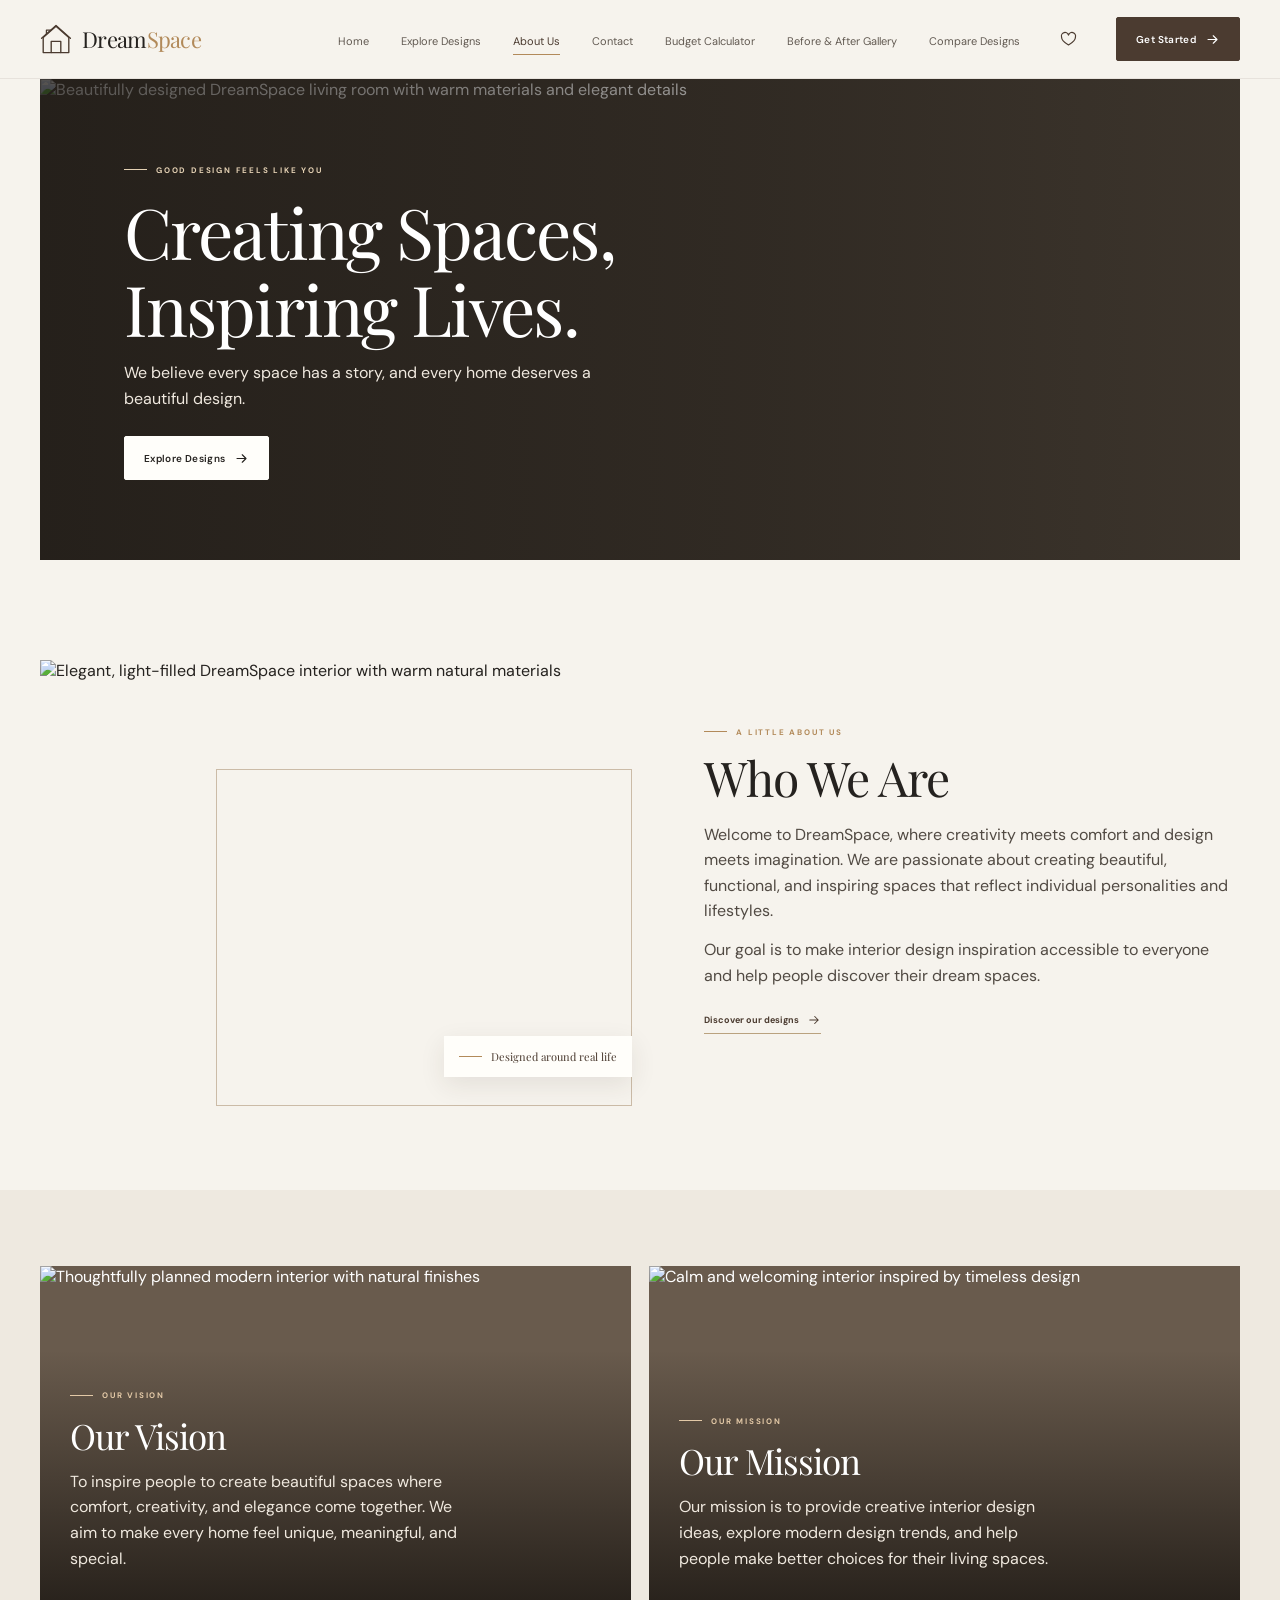
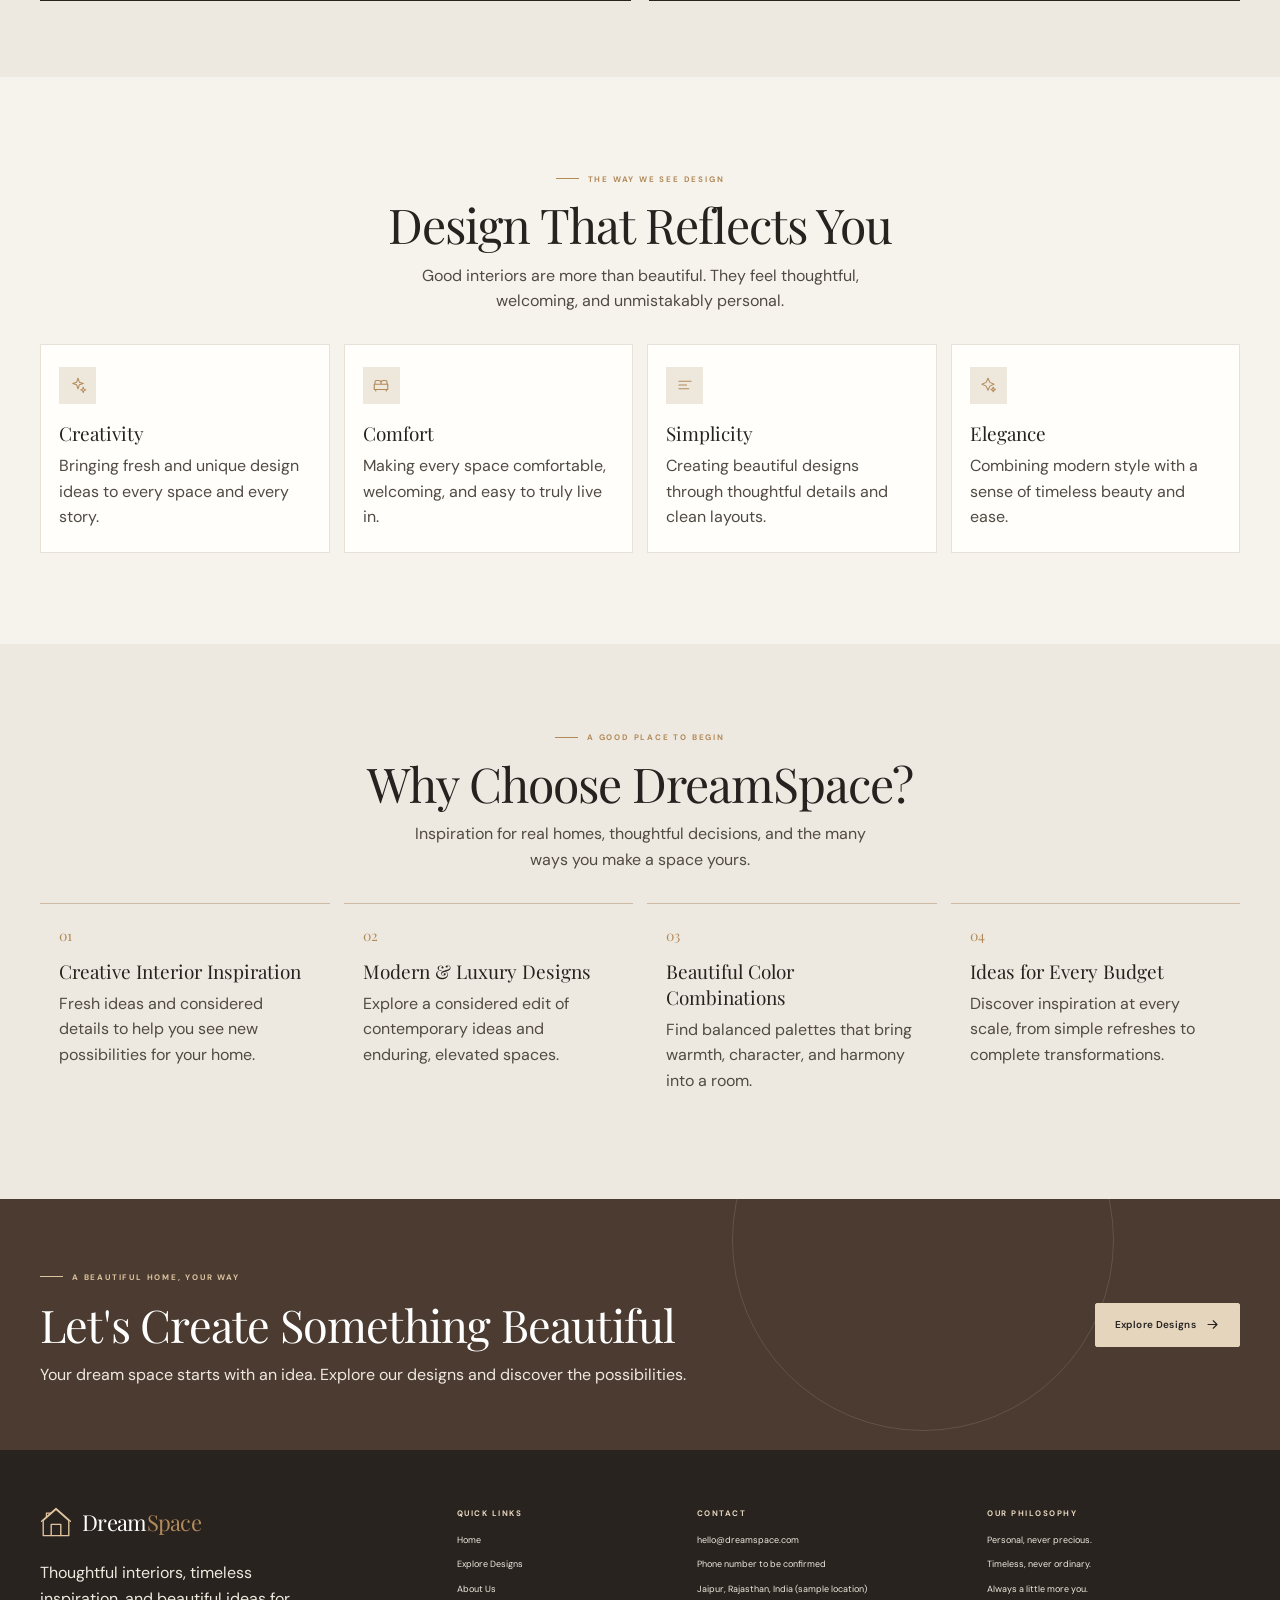
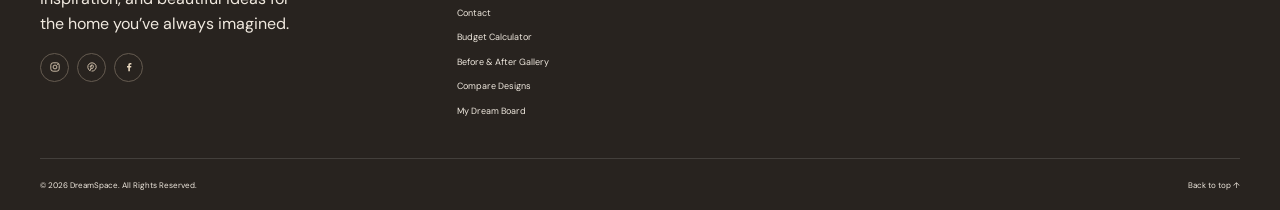
==== about.html @ 4912970d "Add files via upload" ====
<!doctype html>
<html lang="en">
<head>
  <meta charset="utf-8">
  <meta name="viewport" content="width=device-width, initial-scale=1">
  <meta name="theme-color" content="#f6f3ed">
  <meta name="description" content="Meet DreamSpace: a thoughtful interior design brand making beautiful, functional inspiration accessible for every home.">
  <title>About Us | DreamSpace</title>
  <link rel="preconnect" href="https://fonts.googleapis.com">
  <link rel="preconnect" href="https://fonts.gstatic.com" crossorigin>
  <link rel="preconnect" href="https://images.unsplash.com">
  <link href="https://fonts.googleapis.com/css2?family=DM+Sans:wght@400;500;600;700&family=Playfair+Display:wght@400;500;600&display=swap" rel="stylesheet">
  <style>
    :root {
      color-scheme: light;
      --ink: #25221f;
      --brown: #4b3b30;
      --muted: #817a72;
      --cream: #f6f3ed;
      --sand: #eae3d8;
      --white: #fffefa;
      --gold: #b28a5a;
      --serif: "Playfair Display", Georgia, serif;
      --sans: "DM Sans", "Segoe UI", Arial, sans-serif;
    }

    * { box-sizing: border-box; }
    html { scroll-behavior: smooth; scroll-padding-top: 90px; }
    body { margin: 0; background: var(--cream); color: var(--ink); font-family: var(--sans); -webkit-font-smoothing: antialiased; }
    a { color: inherit; text-decoration: none; }
    button { font: inherit; }
    img { display: block; max-width: 100%; }
    .container { width: min(1200px, calc(100% - 64px)); margin-inline: auto; }
    .site-header { position: sticky; top: 0; z-index: 20; border-bottom: 1px solid rgba(75,59,48,.09); background: rgba(246,243,237,.96); backdrop-filter: blur(14px); }
    .navbar { min-height: 78px; display: flex; align-items: center; gap: 30px; }
    .brand { display: inline-flex; align-items: center; gap: 10px; flex-shrink: 0; }
    .brand-icon { width: 32px; height: 36px; color: var(--brown); }
    .brand-icon svg { width: 100%; height: 100%; }
    .brand-name { font-family: var(--serif); font-size: 22px; letter-spacing: -.7px; }
    .brand-name span { color: var(--gold); }
    .board-link { width: 36px; height: 36px; display: grid; place-items: center; flex-shrink: 0; color: var(--brown); }
    .board-link svg { width: 19px; height: 19px; }
    .nav-links { display: flex; align-items: center; gap: 32px; margin-left: auto; }
    .nav-links a { position: relative; padding: 30px 0 27px; color: #625a52; font-size: 11px; transition: color .2s ease; }
    .nav-links a:hover, .nav-links a.active { color: var(--brown); }
    .nav-links a.active::after { position: absolute; right: 0; bottom: 20px; left: 0; height: 1px; background: var(--gold); content: ""; }
    .button { display: inline-flex; min-height: 44px; align-items: center; justify-content: center; gap: 9px; padding: 0 19px; border: 1px solid var(--brown); border-radius: 2px; background: var(--brown); color: white; font-size: 10px; font-weight: 600; letter-spacing: .35px; cursor: pointer; transition: transform .2s ease, background .2s ease; }
    .button:hover { transform: translateY(-2px); background: #624e3f; }
    .button svg { width: 15px; height: 15px; }
    .menu-toggle { display: none; width: 40px; height: 40px; border: 1px solid var(--sand); background: transparent; color: var(--brown); cursor: pointer; }

    .hero { position: relative; min-height: 440px; display: flex; align-items: center; overflow: hidden; background: #40382f; color: white; }
    .hero::after { position: absolute; inset: 0; background: linear-gradient(90deg, rgba(28,24,20,.75), rgba(28,24,20,.43) 60%, rgba(28,24,20,.12)); content: ""; }
    .hero img { position: absolute; inset: 0; width: 100%; height: 100%; object-fit: cover; object-position: center 54%; }
    .hero-copy { position: relative; z-index: 1; width: min(700px, 85%); padding: 75px 0 80px 7%; animation: rise-in .7s ease both; }
    .eyebrow, .section-label { display: inline-flex; align-items: center; gap: 9px; color: var(--gold); font-size: 8px; font-weight: 700; letter-spacing: 1.8px; text-transform: uppercase; }
    .eyebrow { color: #e4d1b4; }
    .eyebrow::before, .section-label::before { width: 23px; height: 1px; background: currentColor; content: ""; }
    .hero h1 { margin: 18px 0 13px; font-family: var(--serif); font-size: clamp(44px, 6vw, 70px); font-weight: 400; letter-spacing: -1.9px; line-height: 1.1; }
    .hero p { max-width: 500px; margin: 0; color: rgba(255,255,255,.82); font-size: 11px; line-height: 1.9; }
    .hero .button { margin-top: 25px; border-color: var(--white); background: var(--white); color: var(--ink); }
    .hero .button:hover { background: #e9dac4; }

    .who-section { display: grid; grid-template-columns: 1.05fr .95fr; align-items: center; gap: 72px; padding-block: 100px; }
    .who-image { position: relative; min-height: 430px; }
    .who-image img { width: 88%; height: 430px; object-fit: cover; }
    .who-image::after { position: absolute; right: 0; bottom: -16px; z-index: -1; width: 70%; height: 78%; border: 1px solid #cbbba7; content: ""; }
    .image-caption { position: absolute; right: 0; bottom: 13px; display: flex; align-items: center; gap: 9px; padding: 13px 15px; background: var(--white); box-shadow: 0 8px 26px #352a1f18; }
    .caption-rule { width: 23px; height: 1px; background: var(--gold); }
    .image-caption span:last-child { color: var(--brown); font-family: var(--serif); font-size: 11px; }
    h2 { font-family: var(--serif); font-weight: 400; letter-spacing: -1px; }
    .who-copy h2, .section-heading h2 { margin: 12px 0 15px; font-size: clamp(36px, 4vw, 48px); line-height: 1.2; }
    .who-copy h2 em { color: var(--gold); font-weight: 400; }
    .who-copy p, .story-copy p { margin: 0 0 13px; color: var(--muted); font-size: 10px; line-height: 2; }
    .text-link { display: inline-flex; align-items: center; gap: 8px; margin-top: 12px; padding-bottom: 6px; border-bottom: 1px solid #baa27f; color: var(--brown); font-size: 9px; font-weight: 700; }
    .text-link svg { width: 14px; height: 14px; transition: transform .2s ease; }
    .text-link:hover svg { transform: translateX(4px); }

    .story-section { padding: 76px 0; background: #eee9e0; }
    .story-grid { display: grid; grid-template-columns: 1fr 1fr; gap: 18px; }
    .story-card { position: relative; min-height: 335px; display: flex; align-items: end; overflow: hidden; padding: 30px; background: #695b4d; color: white; }
    .story-card img { position: absolute; inset: 0; width: 100%; height: 100%; object-fit: cover; transition: transform .55s ease; }
    .story-card::after { position: absolute; inset: 25% 0 0; background: linear-gradient(transparent, rgba(23,19,15,.78)); content: ""; }
    .story-card:hover img { transform: scale(1.04); }
    .story-copy { position: relative; z-index: 1; max-width: 430px; }
    .story-copy .section-label { color: #e3c9a7; }
    .story-copy h2 { margin: 11px 0 10px; font-size: 35px; }
    .story-copy p { max-width: 390px; margin: 0; color: rgba(255,255,255,.82); font-size: 9px; line-height: 1.85; }

    .philosophy { padding: 86px 0 91px; }
    .section-heading { max-width: 660px; margin: 0 auto 30px; text-align: center; }
    .section-heading .section-label { justify-content: center; }
    .section-heading h2 { margin-bottom: 9px; }
    .section-heading p { max-width: 490px; margin: 0 auto; color: var(--muted); font-size: 10px; line-height: 1.8; }
    .principle-grid, .why-grid { display: grid; grid-template-columns: repeat(4, minmax(0, 1fr)); gap: 14px; }
    .principle-card { min-height: 203px; padding: 22px 18px; border: 1px solid #e8e1d7; background: var(--white); transition: transform .25s ease, box-shadow .25s ease; }
    .principle-card:hover { transform: translateY(-5px); box-shadow: 0 14px 28px #352a1f10; }
    .principle-icon { width: 37px; height: 37px; display: grid; place-items: center; background: #eee7dc; color: var(--gold); }
    .principle-icon svg { width: 18px; height: 18px; }
    .principle-card h3, .why-card h3 { margin: 16px 0 7px; font-family: var(--serif); font-size: 19px; font-weight: 400; }
    .principle-card p, .why-card p { margin: 0; color: var(--muted); font-size: 9px; line-height: 1.8; }

    .why-section { padding: 78px 0 85px; background: #eee9e0; }
    .why-card { padding: 21px 19px; border-top: 1px solid #cbbba7; }
    .why-number { color: var(--gold); font-family: var(--serif); font-size: 14px; }
    .why-card h3 { margin-top: 12px; }
    .cta-band { position: relative; overflow: hidden; padding: 62px 0; background: var(--brown); color: white; }
    .cta-band::after { position: absolute; top: -150px; right: 13%; width: 380px; height: 380px; border: 1px solid #ffffff20; border-radius: 50%; content: ""; }
    .cta-inner { position: relative; z-index: 1; display: flex; align-items: center; justify-content: space-between; gap: 26px; }
    .cta-inner .section-label { color: #ddc4a0; }
    .cta-inner h2 { margin: 12px 0 8px; font-size: clamp(32px, 4vw, 45px); letter-spacing: -.8px; }
    .cta-inner p { margin: 0; color: #d3c7b9; font-size: 10px; line-height: 1.7; }
    .cta-inner .button { flex-shrink: 0; border-color: #e6d5bd; background: #e6d5bd; color: var(--ink); }
    .cta-inner .button:hover { background: white; }

    .footer { padding: 54px 0 0; background: #28231f; color: #f7f3ec; }
    .footer-grid { display: grid; grid-template-columns: 1.5fr .8fr 1fr 1fr; gap: 38px; padding-bottom: 40px; }
    .footer .brand-icon { color: #e0c49f; }
    .footer .brand-name { color: white; }
    .footer-about p { max-width: 260px; margin: 15px 0 0; color: #c1b9af; font-size: 9px; line-height: 1.9; }
    .footer h3 { margin: 4px 0 15px; color: #e6d5bd; font-size: 8px; font-weight: 700; letter-spacing: 1.5px; text-transform: uppercase; }
    .footer-links, .footer-contact { display: grid; gap: 10px; }
    .footer-links a, .footer-contact a, .footer-contact span { color: #c1b9af; font-size: 9px; line-height: 1.6; transition: color .2s ease; }
    .footer-links a:hover, .footer-contact a:hover { color: white; }
    .social-links { display: flex; gap: 8px; margin-top: 16px; }
    .social-links a { width: 29px; height: 29px; display: grid; place-items: center; border: 1px solid #655b50; border-radius: 50%; color: #e6d5bd; transition: color .2s ease, background .2s ease; }
    .social-links a:hover { background: #e6d5bd; color: var(--ink); }
    .social-links svg { width: 12px; height: 12px; }
    .footer-bottom { min-height: 52px; display: flex; align-items: center; justify-content: space-between; gap: 15px; border-top: 1px solid #ffffff20; color: #aaa198; font-size: 8px; }
    .reveal { opacity: 0; transform: translateY(16px); transition: opacity .6s ease, transform .6s ease; }
    .reveal.is-visible { opacity: 1; transform: translateY(0); }
    @keyframes rise-in { from { opacity: 0; transform: translateY(15px); } to { opacity: 1; transform: translateY(0); } }
    @media (max-width: 960px) {
      .container { width: min(100% - 48px, 850px); }
      .nav-links { gap: 21px; }
      .who-section { gap: 44px; padding-block: 78px; }
      .who-image, .who-image img { min-height: 370px; height: 370px; }
      .principle-grid, .why-grid { grid-template-columns: repeat(2, minmax(0, 1fr)); }
      .footer-grid { grid-template-columns: 1.2fr 1fr 1fr; gap: 28px; }
      .footer-about { grid-row: span 2; }
    }
    @media (max-width: 650px) {
      html { scroll-padding-top: 72px; }
      .container { width: calc(100% - 36px); }
      .navbar { min-height: 68px; gap: 5px; }
      .brand { gap: 6px; }
      .brand-icon { width: 26px; height: 30px; }
      .brand-name { font-size: 18px; }
      .nav-links { position: absolute; top: 68px; right: 0; left: 0; display: none; align-items: stretch; gap: 0; padding: 7px 18px 15px; border-top: 1px solid var(--sand); background: var(--cream); }
      .nav-links.is-open { display: flex; flex-direction: column; }
      .nav-links a { padding: 12px 0; }
      .nav-links a.active::after { right: auto; bottom: 6px; width: 60px; }
      .menu-toggle { width: 38px; height: 38px; display: grid; place-items: center; }
      .menu-toggle svg { width: 18px; height: 18px; }
      .header-cta { min-height: 36px; margin-left: 0; padding: 0 8px; font-size: 8px; }
      .hero { min-height: 435px; align-items: end; }
      .hero::after { background: linear-gradient(0deg, rgba(28,24,20,.78), rgba(28,24,20,.28) 82%); }
      .hero img { object-position: 58% center; }
      .hero-copy { width: 100%; padding: 0 21px 46px; }
      .hero h1 { max-width: 500px; font-size: clamp(43px, 11vw, 58px); letter-spacing: -1.4px; }
      .hero p { font-size: 10px; }
      .who-section { grid-template-columns: 1fr; gap: 40px; padding-block: 65px; }
      .who-image, .who-image img { min-height: 300px; height: 300px; }
      .who-image img { width: 91%; }
      .who-image::after { bottom: -11px; }
      .story-section { padding: 58px 0; }
      .story-grid { grid-template-columns: 1fr; gap: 12px; }
      .story-card { min-height: 285px; padding: 23px; }
      .story-copy h2 { font-size: 31px; }
      .philosophy { padding: 65px 0; }
      .section-heading h2, .who-copy h2 { font-size: 37px; }
      .principle-grid, .why-grid { gap: 10px; }
      .principle-card { min-height: 190px; padding: 17px 13px; }
      .principle-card h3, .why-card h3 { font-size: 17px; }
      .why-section { padding: 58px 0 64px; }
      .why-card { padding: 17px 13px; }
      .cta-band { padding: 48px 0; }
      .cta-inner { align-items: flex-start; flex-direction: column; gap: 21px; }
      .footer { padding-top: 42px; }
      .footer-grid { grid-template-columns: 1fr 1fr; gap: 26px 18px; padding-bottom: 30px; }
      .footer-about { grid-column: 1 / -1; grid-row: auto; }
      .footer-bottom { align-items: flex-start; flex-direction: column; justify-content: center; gap: 7px; padding: 12px 0; line-height: 1.6; }
    }
    @media (prefers-reduced-motion: reduce) {
      *, *::before, *::after { scroll-behavior: auto !important; animation-duration: .01ms !important; transition-duration: .01ms !important; }
      .reveal { opacity: 1; transform: none; }
    }
    @media (max-width: 1100px) {
      .navbar { position: relative; gap: 8px; }
      .nav-links { position: absolute; top: 100%; right: 0; left: 0; display: none; align-items: stretch; gap: 0; margin: 0; padding: 8px 18px 14px; border-top: 1px solid var(--sand); background: var(--cream); box-shadow: 0 12px 24px #352a1f12; }
      .nav-links.is-open { display: flex; flex-direction: column; }
      .nav-links a { padding: 11px 0; font-size: 10px; }
      .nav-links a.active::after { right: auto; bottom: 5px; width: 150px; }
      .menu-toggle { display: grid; place-items: center; flex-shrink: 0; }
      .navbar > .board-link { margin-left: auto; }
      .navbar > .header-cta, .navbar > .get-started, .navbar > .wishlist-link, .navbar > .wishlist-nav { margin-left: 0; }
    }
    @media (max-width: 650px) { .navbar { gap: 5px; } .board-link { width: 32px; } }
  </style>
  <link rel="stylesheet" href="readability.css">
</head>
<body>
  <header class="site-header">
    <div class="container navbar">
      <a class="brand" href="index.html" aria-label="DreamSpace home">
        <span class="brand-icon" aria-hidden="true"><svg viewBox="0 0 40 44" fill="none"><path d="M4 20 20 6l16 14v19H4V20Z" stroke="currentColor" stroke-width="1.7" stroke-linejoin="round"/><path d="M14 39V25h12v14M2 21 20 5l18 16" stroke="currentColor" stroke-width="1.7" stroke-linecap="round" stroke-linejoin="round"/><path d="M8 16v-5h5" stroke="currentColor" stroke-width="1.5" stroke-linecap="round" stroke-linejoin="round"/></svg></span>
        <span class="brand-name">Dream<span>Space</span></span>
      </a>
      <nav class="nav-links" id="site-nav" aria-label="Main navigation">
        <a href="index.html">Home</a>
        <a href="explore-designs.html">Explore Designs</a>
        <a class="active" href="#top" aria-current="page">About Us</a>
        <a href="contact.html">Contact</a>
        <a href="budget-calculator.html">Budget Calculator</a>
        <a href="transformations.html">Before &amp; After Gallery</a>
        <a href="compare-designs.html">Compare Designs</a>
      </nav>
      <a class="board-link" href="my-dream-board.html" aria-label="My Dream Board"><svg viewBox="0 0 24 24" fill="none" aria-hidden="true"><path d="M20.8 8.8c0 5.2-8.8 10.1-8.8 10.1S3.2 14 3.2 8.8A4.4 4.4 0 0 1 12 6.5a4.4 4.4 0 0 1 8.8 2.3Z" stroke="currentColor" stroke-width="1.5" stroke-linecap="round" stroke-linejoin="round"/></svg></a>
      <a class="button header-cta" href="contact.html#contact-form">Get Started <svg viewBox="0 0 20 20" fill="none" aria-hidden="true"><path d="M4 10h12m-5-5 5 5-5 5" stroke="currentColor" stroke-width="1.5" stroke-linecap="round" stroke-linejoin="round"/></svg></a>
      <button class="menu-toggle" type="button" aria-label="Open navigation menu" aria-expanded="false" aria-controls="site-nav"><svg viewBox="0 0 24 24" fill="none" aria-hidden="true"><path d="M4 7h16M4 12h16M4 17h16" stroke="currentColor" stroke-width="1.7" stroke-linecap="round"/></svg></button>
    </div>
  </header>

  <main id="top">
    <section class="container hero">
      <img src="https://images.unsplash.com/photo-1600210492486-724fe5c67fb0?auto=format&amp;fit=crop&amp;w=2200&amp;q=88" alt="Beautifully designed DreamSpace living room with warm materials and elegant details" fetchpriority="high">
      <div class="hero-copy">
        <span class="eyebrow">Good design feels like you</span>
        <h1>Creating Spaces, Inspiring Lives.</h1>
        <p>We believe every space has a story, and every home deserves a beautiful design.</p>
        <a class="button" href="explore-designs.html">Explore Designs <svg viewBox="0 0 20 20" fill="none" aria-hidden="true"><path d="M4 10h12m-5-5 5 5-5 5" stroke="currentColor" stroke-width="1.5" stroke-linecap="round" stroke-linejoin="round"/></svg></a>
      </div>
    </section>

    <section class="container who-section" id="who-we-are">
      <div class="who-image reveal">
        <img src="https://images.unsplash.com/photo-1600607687939-ce8a6c25118c?auto=format&amp;fit=crop&amp;w=1100&amp;q=85" alt="Elegant, light-filled DreamSpace interior with warm natural materials" loading="lazy">
        <div class="image-caption"><span class="caption-rule"></span><span>Designed around real life</span></div>
      </div>
      <div class="who-copy reveal">
        <span class="section-label">A little about us</span>
        <h2>Who We Are</h2>
        <p>Welcome to DreamSpace, where creativity meets comfort and design meets imagination. We are passionate about creating beautiful, functional, and inspiring spaces that reflect individual personalities and lifestyles.</p>
        <p>Our goal is to make interior design inspiration accessible to everyone and help people discover their dream spaces.</p>
        <a class="text-link" href="explore-designs.html">Discover our designs <svg viewBox="0 0 20 20" fill="none" aria-hidden="true"><path d="M4 10h12m-5-5 5 5-5 5" stroke="currentColor" stroke-width="1.5" stroke-linecap="round" stroke-linejoin="round"/></svg></a>
      </div>
    </section>

    <section class="story-section">
      <div class="container story-grid">
        <article class="story-card reveal">
          <img src="https://images.unsplash.com/photo-1600607687920-4e2a09cf159d?auto=format&amp;fit=crop&amp;w=1100&amp;q=85" alt="Thoughtfully planned modern interior with natural finishes" loading="lazy">
          <div class="story-copy"><span class="section-label">Our vision</span><h2>Our Vision</h2><p>To inspire people to create beautiful spaces where comfort, creativity, and elegance come together. We aim to make every home feel unique, meaningful, and special.</p></div>
        </article>
        <article class="story-card reveal">
          <img src="https://images.unsplash.com/photo-1600566753086-00f18fb6b3ea?auto=format&amp;fit=crop&amp;w=1100&amp;q=85" alt="Calm and welcoming interior inspired by timeless design" loading="lazy">
          <div class="story-copy"><span class="section-label">Our mission</span><h2>Our Mission</h2><p>Our mission is to provide creative interior design ideas, explore modern design trends, and help people make better choices for their living spaces.</p></div>
        </article>
      </div>
    </section>

    <section class="philosophy">
      <div class="container">
        <div class="section-heading reveal">
          <span class="section-label">The way we see design</span>
          <h2>Design That Reflects You</h2>
          <p>Good interiors are more than beautiful. They feel thoughtful, welcoming, and unmistakably personal.</p>
        </div>
        <div class="principle-grid">
          <article class="principle-card reveal"><span class="principle-icon"><svg viewBox="0 0 24 24" fill="none"><path d="m12 3 1.8 5.2L19 10l-5.2 1.8L12 17l-1.8-5.2L5 10l5.2-1.8L12 3ZM19 15l1 2.5 2.5 1-2.5 1-1 2.5-1-2.5-2.5-1 2.5-1 1-2.5Z" stroke="currentColor" stroke-width="1.4" stroke-linejoin="round"/></svg></span><h3>Creativity</h3><p>Bringing fresh and unique design ideas to every space and every story.</p></article>
          <article class="principle-card reveal"><span class="principle-icon"><svg viewBox="0 0 24 24" fill="none"><path d="M4 11V8a2 2 0 0 1 2-2h3a3 3 0 0 1 3 3v2m0 0V9a3 3 0 0 1 3-3h3a2 2 0 0 1 2 2v3M3 11h18v7H3v-7Zm2 7v2m14-2v2" stroke="currentColor" stroke-width="1.5" stroke-linecap="round" stroke-linejoin="round"/></svg></span><h3>Comfort</h3><p>Making every space comfortable, welcoming, and easy to truly live in.</p></article>
          <article class="principle-card reveal"><span class="principle-icon"><svg viewBox="0 0 24 24" fill="none"><path d="M4 7h16M4 12h10M4 17h13" stroke="currentColor" stroke-width="1.6" stroke-linecap="round"/></svg></span><h3>Simplicity</h3><p>Creating beautiful designs through thoughtful details and clean layouts.</p></article>
          <article class="principle-card reveal"><span class="principle-icon"><svg viewBox="0 0 24 24" fill="none"><path d="m12 3 2.5 5.5L20 11l-5.5 2.5L12 19l-2.5-5.5L4 11l5.5-2.5L12 3Zm7 12 .9 2.1L22 18l-2.1.9L19 21l-.9-2.1L16 18l2.1-.9L19 15Z" stroke="currentColor" stroke-width="1.4" stroke-linejoin="round"/></svg></span><h3>Elegance</h3><p>Combining modern style with a sense of timeless beauty and ease.</p></article>
        </div>
      </div>
    </section>

    <section class="why-section">
      <div class="container">
        <div class="section-heading reveal">
          <span class="section-label">A good place to begin</span>
          <h2>Why Choose DreamSpace?</h2>
          <p>Inspiration for real homes, thoughtful decisions, and the many ways you make a space yours.</p>
        </div>
        <div class="why-grid">
          <article class="why-card reveal"><span class="why-number">01</span><h3>Creative Interior Inspiration</h3><p>Fresh ideas and considered details to help you see new possibilities for your home.</p></article>
          <article class="why-card reveal"><span class="why-number">02</span><h3>Modern &amp; Luxury Designs</h3><p>Explore a considered edit of contemporary ideas and enduring, elevated spaces.</p></article>
          <article class="why-card reveal"><span class="why-number">03</span><h3>Beautiful Color Combinations</h3><p>Find balanced palettes that bring warmth, character, and harmony into a room.</p></article>
          <article class="why-card reveal"><span class="why-number">04</span><h3>Ideas for Every Budget</h3><p>Discover inspiration at every scale, from simple refreshes to complete transformations.</p></article>
        </div>
      </div>
    </section>

    <section class="cta-band">
      <div class="container cta-inner reveal">
        <div><span class="section-label">A beautiful home, your way</span><h2>Let's Create Something Beautiful</h2><p>Your dream space starts with an idea. Explore our designs and discover the possibilities.</p></div>
        <a class="button" href="explore-designs.html">Explore Designs <svg viewBox="0 0 20 20" fill="none" aria-hidden="true"><path d="M4 10h12m-5-5 5 5-5 5" stroke="currentColor" stroke-width="1.5" stroke-linecap="round" stroke-linejoin="round"/></svg></a>
      </div>
    </section>
  </main>

  <footer class="footer" id="contact">
    <div class="container">
      <div class="footer-grid">
        <div class="footer-about">
          <a class="brand" href="index.html" aria-label="DreamSpace home"><span class="brand-icon" aria-hidden="true"><svg viewBox="0 0 40 44" fill="none"><path d="M4 20 20 6l16 14v19H4V20Z" stroke="currentColor" stroke-width="1.7" stroke-linejoin="round"/><path d="M14 39V25h12v14M2 21 20 5l18 16" stroke="currentColor" stroke-width="1.7" stroke-linecap="round" stroke-linejoin="round"/><path d="M8 16v-5h5" stroke="currentColor" stroke-width="1.5" stroke-linecap="round" stroke-linejoin="round"/></svg></span><span class="brand-name">Dream<span>Space</span></span></a>
          <p>Thoughtful interiors, timeless inspiration, and beautiful ideas for the home you’ve always imagined.</p>
          <div class="social-links" aria-label="Social media">
            <a href="https://www.instagram.com/" aria-label="Instagram"><svg viewBox="0 0 20 20" fill="none" aria-hidden="true"><rect x="3" y="3" width="14" height="14" rx="4" stroke="currentColor" stroke-width="1.4"/><circle cx="10" cy="10" r="3.2" stroke="currentColor" stroke-width="1.4"/><circle cx="14.6" cy="5.6" r=".9" fill="currentColor"/></svg></a>
            <a href="https://www.pinterest.com/" aria-label="Pinterest"><svg viewBox="0 0 20 20" fill="none" aria-hidden="true"><path d="M10 17a7 7 0 1 0-3.1-.73l1-3.43m-1.08-3.3c0-3.43 5.4-4.12 5.4-.94 0 2.25-1.62 5.67-3.52 4.12-.75-.6-.67-1.5-.43-2.44l.75-2.86" stroke="currentColor" stroke-width="1.4" stroke-linecap="round" stroke-linejoin="round"/></svg></a>
            <a href="https://www.facebook.com/" aria-label="Facebook"><svg viewBox="0 0 20 20" fill="none" aria-hidden="true"><path d="M11.5 17v-6.2h2.1l.32-2.42H11.5V6.83c0-.7.2-1.18 1.2-1.18h1.3V3.48c-.23-.03-1.02-.1-1.94-.1-1.92 0-3.23 1.12-3.23 3.3v1.7H6.65v2.42h2.18V17h2.67Z" fill="currentColor"/></svg></a>
          </div>
        </div>
        <div><h3>Quick Links</h3><nav class="footer-links" aria-label="Footer navigation"><a href="index.html">Home</a><a href="explore-designs.html">Explore Designs</a><a href="#top">About Us</a><a href="contact.html">Contact</a><a href="budget-calculator.html">Budget Calculator</a><a href="transformations.html">Before &amp; After Gallery</a><a href="compare-designs.html">Compare Designs</a><a href="my-dream-board.html">My Dream Board</a></nav></div>
        <div><h3>Contact</h3><div class="footer-contact"><a href="mailto:hello@dreamspace.com">hello@dreamspace.com</a><span>Phone number to be confirmed</span><span>Jaipur, Rajasthan, India (sample location)</span></div></div>
        <div><h3>Our philosophy</h3><div class="footer-contact"><span>Personal, never precious.</span><span>Timeless, never ordinary.</span><span>Always a little more you.</span></div></div>
      </div>
      <div class="footer-bottom"><span>© 2026 DreamSpace. All Rights Reserved.</span><a href="#top">Back to top ↑</a></div>
    </div>
  </footer>

  <script>
    const menuToggle = document.querySelector(".menu-toggle");
    const navigation = document.querySelector("#site-nav");
    menuToggle.addEventListener("click", () => {
      const isOpen = menuToggle.getAttribute("aria-expanded") === "true";
      menuToggle.setAttribute("aria-expanded", String(!isOpen));
      menuToggle.setAttribute("aria-label", isOpen ? "Open navigation menu" : "Close navigation menu");
      navigation.classList.toggle("is-open", !isOpen);
    });
    navigation.addEventListener("click", (event) => {
      if (event.target.closest("a")) {
        navigation.classList.remove("is-open");
        menuToggle.setAttribute("aria-expanded", "false");
        menuToggle.setAttribute("aria-label", "Open navigation menu");
      }
    });
    const revealItems = document.querySelectorAll(".reveal");
    if ("IntersectionObserver" in window) {
      const revealObserver = new IntersectionObserver((entries, observer) => {
        entries.forEach((entry) => {
          if (entry.isIntersecting) {
            entry.target.classList.add("is-visible");
            observer.unobserve(entry.target);
          }
        });
      }, { threshold: .12 });
      revealItems.forEach((item) => revealObserver.observe(item));
    } else {
      revealItems.forEach((item) => item.classList.add("is-visible"));
    }
  </script>
</body>
</html>
---- readability.css ----
p {
  color: #514a43 !important;
  font-size: 16px !important;
  font-weight: 400 !important;
  line-height: 1.6 !important;
}

small,
.style-desc,
.collection-notes,
.location-note,
.map-caption {
  color: #514a43 !important;
  font-size: 14px !important;
  font-weight: 400 !important;
  line-height: 1.6 !important;
}

.hero p,
.story-copy p,
.category-content p,
.cta-inner p,
.footer-about p,
.footer-links a,
.footer-contact a,
.footer-contact span,
.footer-bottom,
.lightbox-caption {
  color: #f0e9df !important;
}

#design-description {
  color: #514a43 !important;
}
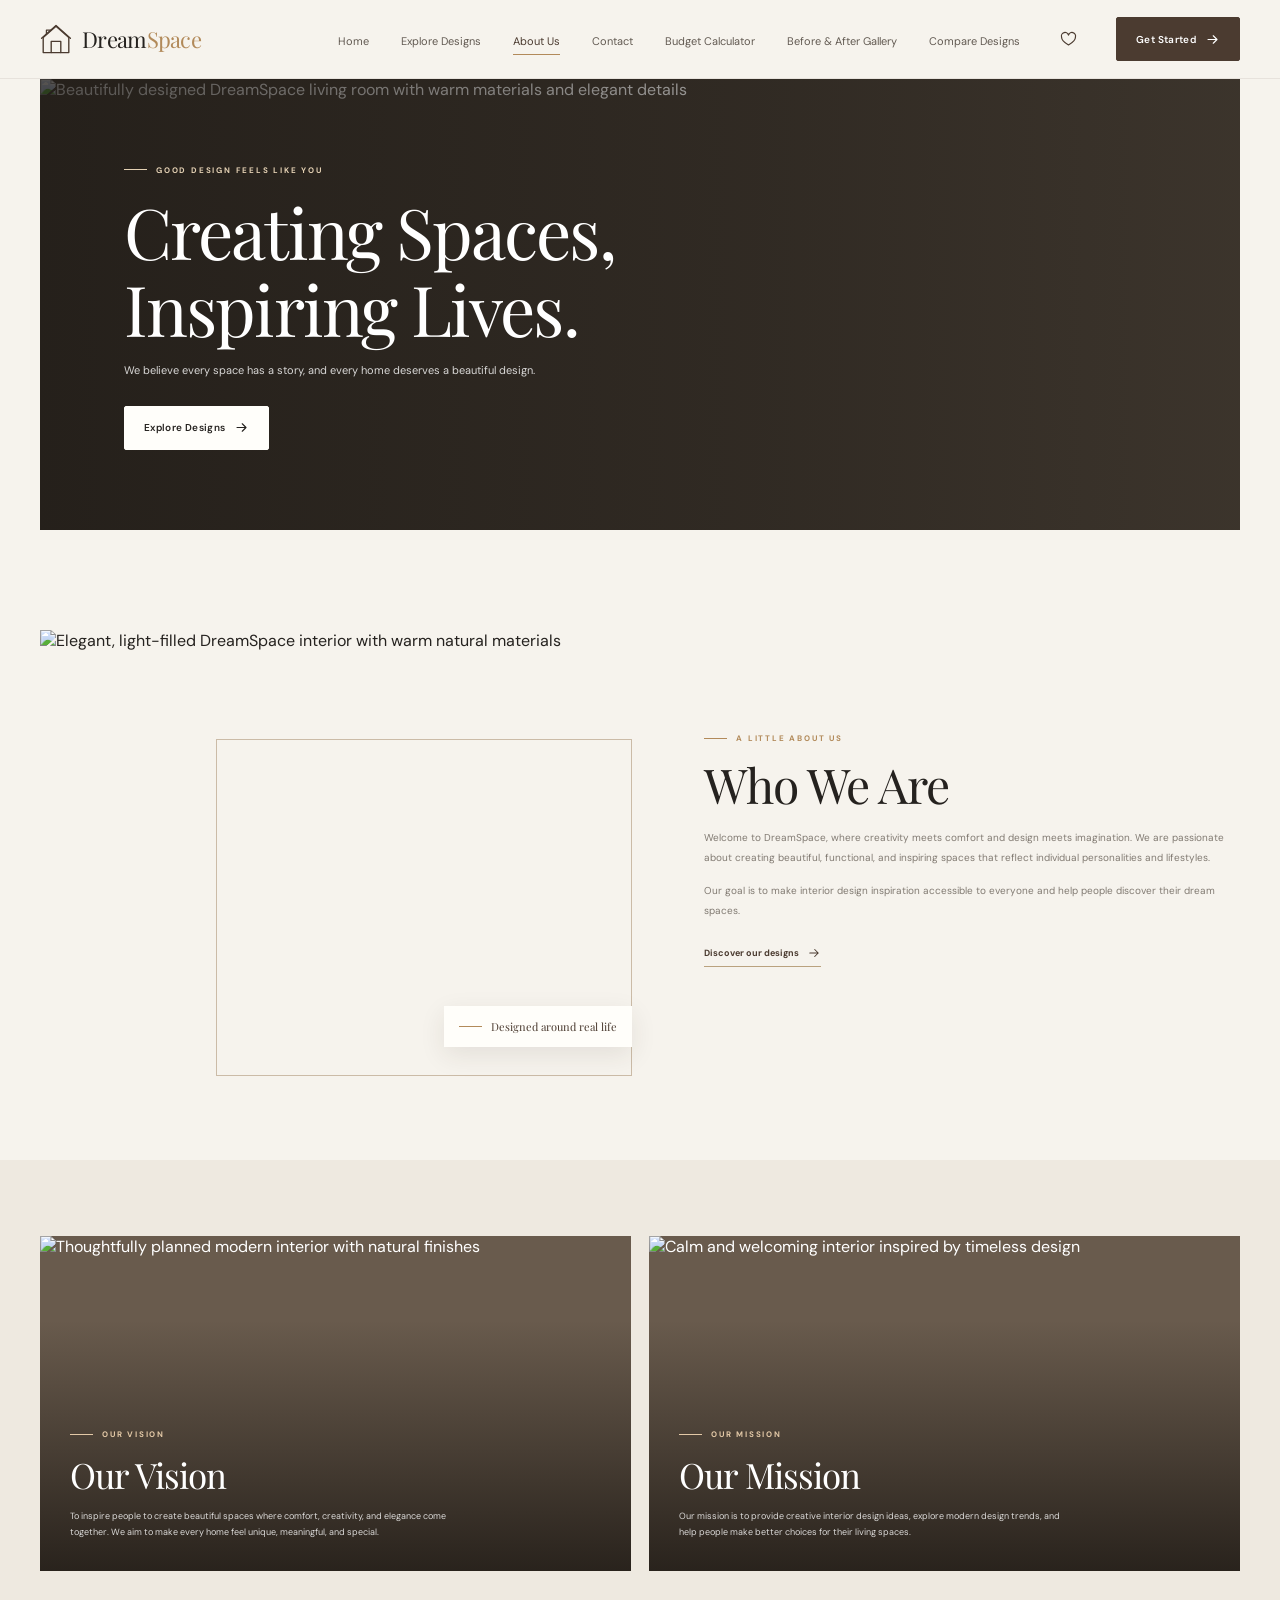
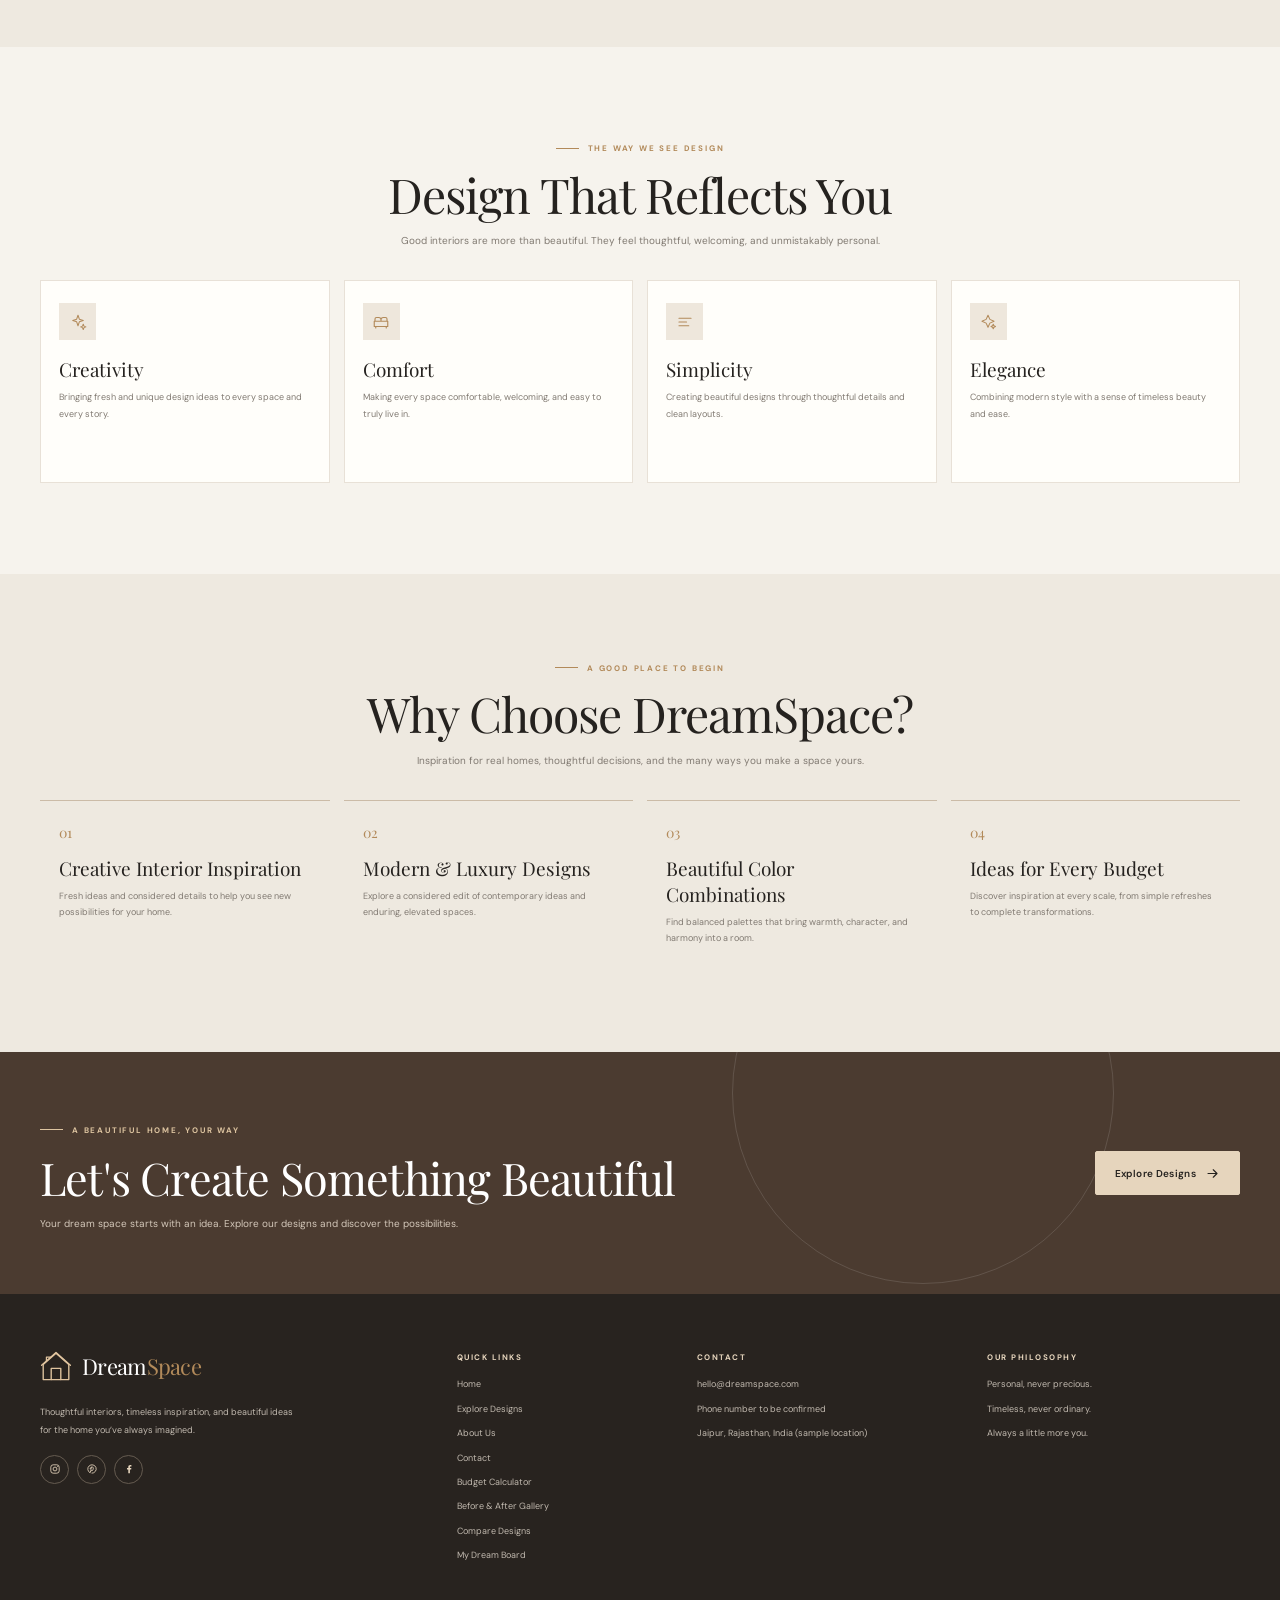
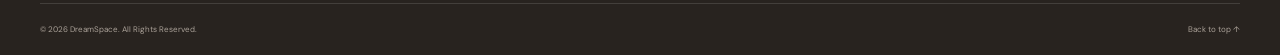
==== commit 32f27d52: "Add files via upload" ====
--- a/about.html
+++ b/about.html
@@ -197,7 +197,9 @@
     }
     @media (max-width: 650px) { .navbar { gap: 5px; } .board-link { width: 32px; } }
   </style>
-  <link rel="stylesheet" href="readability.css">
+  <link rel="stylesheet" href="css/style.css">
+  <script src="script.js" defer></script>
+  <script src="js/navbar.js" defer></script>
 </head>
 <body>
   <header class="site-header">
